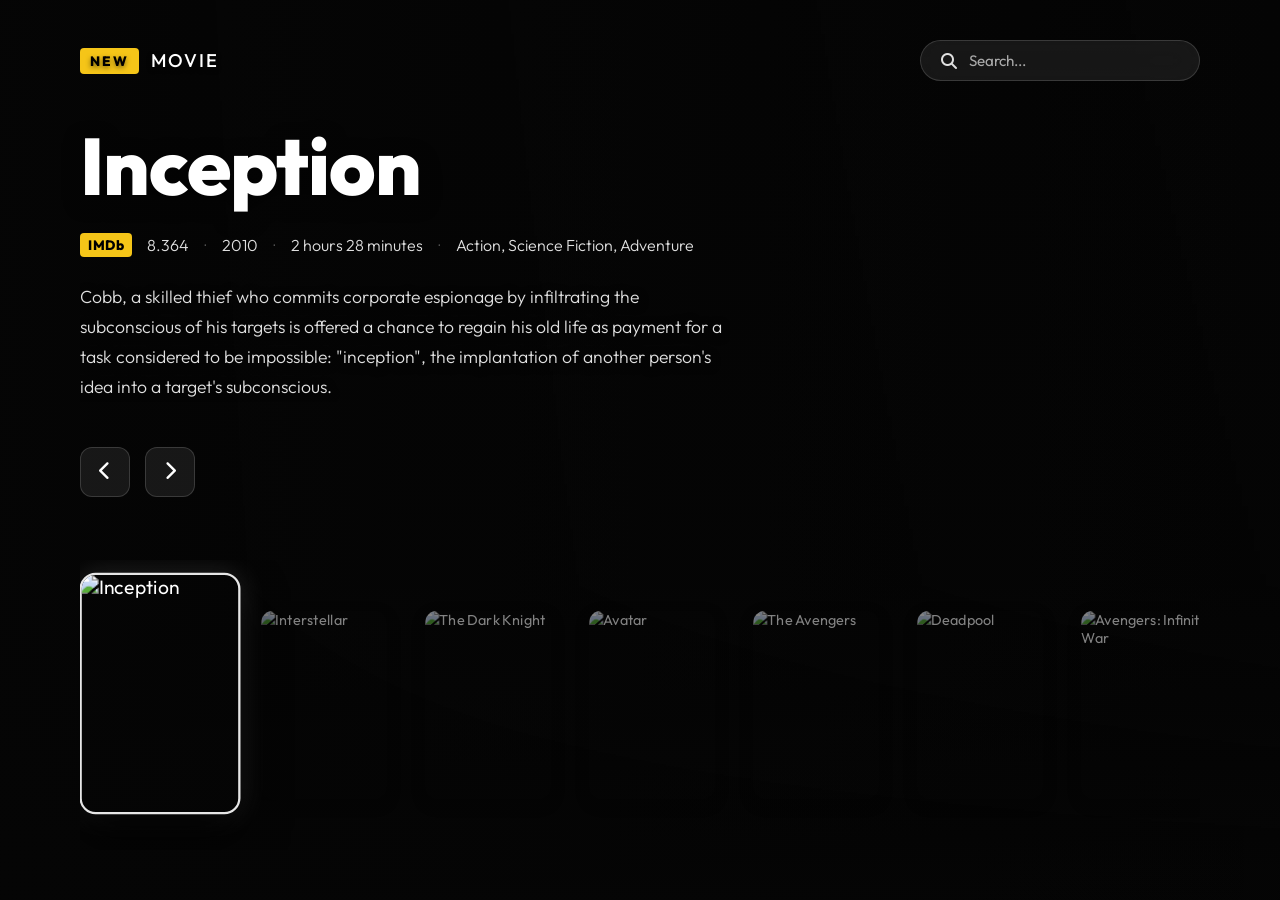
==== index.html @ edae230a "Initial commit" ====
<!DOCTYPE html>
<html lang="en">
<head>
    <meta charset="UTF-8">
    <meta name="viewport" content="width=device-width, initial-scale=1.0">
    <title>StreamVault - New Movies</title>
    <!-- Modern Typography: Outfit as main font -->
    <link rel="preconnect" href="https://fonts.googleapis.com">
    <link rel="preconnect" href="https://fonts.gstatic.com" crossorigin>
    <link href="https://fonts.googleapis.com/css2?family=Outfit:wght@300;400;500;700;800&display=swap" rel="stylesheet">
    <!-- FontAwesome for standard icons -->
    <link rel="stylesheet" href="https://cdnjs.cloudflare.com/ajax/libs/font-awesome/6.4.0/css/all.min.css">
    <link rel="stylesheet" href="style.css">
</head>
<body>
    <!-- Full-screen Background that changes per movie -->
    <div class="background-container" id="bg-container">
        <div class="overlay"></div>
    </div>

    <div class="app-container">
        <!-- Top Navigation / Header -->
        <header>
            <div class="logo">
                <span class="badge">NEW</span>
                <span class="logo-text">MOVIE</span>
            </div>
            <div class="search-bar">
                <i class="fa-solid fa-magnifying-glass"></i>
                <input type="text" placeholder="Search...">
            </div>
        </header>

        <!-- Main Movie Content (Center Left) -->
        <main>
            <div class="movie-info" id="movie-info">
                <h1 id="m-title" class="skeleton skeleton-text"></h1>
                
                <div class="meta-data">
                    <span class="imdb">IMDb</span>
                    <span id="m-rating" class="skeleton skeleton-text skeleton-small"></span>
                    <span class="dot">•</span>
                    <span id="m-year" class="skeleton skeleton-text skeleton-small"></span>
                    <span class="dot">•</span>
                    <span id="m-duration" class="skeleton skeleton-text skeleton-small"></span>
                    <span class="dot">•</span>
                    <span id="m-genre" class="skeleton skeleton-text skeleton-small"></span>
                </div>
                
                <p id="m-desc" class="description skeleton skeleton-text skeleton-large"></p>
                
                <div class="actions">
                    <button class="nav-btn" id="prev-btn" aria-label="Previous movie">
                        <i class="fa-solid fa-chevron-left"></i>
                    </button>
                    <button class="nav-btn" id="next-btn" aria-label="Next movie">
                        <i class="fa-solid fa-chevron-right"></i>
                    </button>
                </div>
            </div>
        </main>

        <!-- Bottom Carousel of Movie Posters -->
        <footer>
            <div class="carousel" id="carousel">
                <!-- Javascript will populate poster items here -->
            </div>
        </footer>
    </div>

    <script src="script.js"></script>
</body>
</html>
---- style.css ----
:root {
    --primary-yellow: #f5c518;
    --text-main: #ffffff;
    --text-muted: #e0e0e0;
    --overlay-color: rgba(0, 0, 0, 0.75);
    --font-main: 'Outfit', sans-serif;
    --transition-speed: 0.4s;
    --glass-bg: rgba(255, 255, 255, 0.08);
    --glass-border: rgba(255, 255, 255, 0.15);
}

* {
    margin: 0;
    padding: 0;
    box-sizing: border-box;
}

body {
    font-family: var(--font-main);
    color: var(--text-main);
    background-color: #050505;
    overflow-x: hidden;
    min-height: 100vh;
    user-select: none;
}

/* Background image handling */
.background-container {
    position: fixed;
    top: 0;
    left: 0;
    width: 100vw;
    height: 100vh;
    z-index: -1;
    transition: filter 0.8s;
}

.background-container::before,
.background-container::after {
    content: '';
    position: absolute;
    top: 0;
    width: 50vw;
    height: 100vh;
    background-image: var(--bg-image);
    background-size: cover;
    background-position: left center;
    transition: background-image 0.8s ease-in-out;
    z-index: -1;
}

.background-container::before {
    left: 0;
}

.background-container::after {
    right: 0;
    transform: scaleX(-1);
}

.overlay {
    position: absolute;
    top: 0;
    left: 0;
    width: 100%;
    height: 100%;
    z-index: 1;
    /* Rich radial + linear gradient combo for high-end look */
    background: linear-gradient(
        to right,
        rgba(5, 5, 5, 0.95) 0%,
        rgba(5, 5, 5, 0.6) 40%,
        rgba(0,0,0,0.1) 100%
    ),
    linear-gradient(
        to top,
        rgba(5, 5, 5, 0.98) 0%,
        rgba(5, 5, 5, 0.1) 35%,
        transparent 100%
    );
    pointer-events: none;
}

/* App Container Layout */
.app-container {
    display: flex;
    flex-direction: column;
    min-height: 100vh;
    padding: 2.5rem 5rem;
    position: relative;
    z-index: 1;
}

/* Header */
header {
    display: flex;
    justify-content: space-between;
    align-items: center;
    margin-bottom: auto;
}

.logo {
    display: flex;
    align-items: center;
    gap: 12px;
    font-size: 1.15rem;
    font-weight: 500;
    letter-spacing: 2px;
    text-shadow: 0 2px 5px rgba(0,0,0,0.5);
}

.badge {
    background-color: var(--primary-yellow);
    color: #000;
    padding: 4px 10px;
    border-radius: 4px;
    font-weight: 800;
    font-size: 0.85rem;
}

.search-bar {
    display: flex;
    align-items: center;
    background: var(--glass-bg);
    backdrop-filter: blur(15px);
    -webkit-backdrop-filter: blur(15px);
    border: 1px solid var(--glass-border);
    border-radius: 50px; /* pill shape */
    padding: 10px 20px;
    width: 280px;
    transition: all 0.3s cubic-bezier(0.25, 0.8, 0.25, 1);
}

.search-bar:focus-within {
    background: rgba(255, 255, 255, 0.15);
    border-color: rgba(255,255,255,0.4);
    box-shadow: 0 0 20px rgba(255,255,255,0.1);
    transform: translateY(-2px);
}

.search-bar i {
    color: var(--text-muted);
    font-size: 1rem;
    margin-right: 12px;
    transition: color 0.3s;
}

.search-bar:focus-within i {
    color: white;
}

.search-bar input {
    background: transparent;
    border: none;
    color: white;
    font-family: inherit;
    font-size: 0.95rem;
    width: 100%;
    outline: none;
}

.search-bar input::placeholder {
    color: #aaaaaa;
}

/* Main Content Area */
main {
    flex: 1;
    display: flex;
    flex-direction: column;
    justify-content: center;
    max-width: 650px;
    padding-bottom: 20px;
}

.movie-info h1 {
    font-size: 5rem;
    font-weight: 800;
    line-height: 1.05;
    margin-bottom: 25px;
    text-shadow: 0 5px 20px rgba(0,0,0,0.6);
    letter-spacing: -1px;
}

.meta-data {
    display: flex;
    align-items: center;
    gap: 15px;
    font-size: 1rem;
    color: var(--text-muted);
    margin-bottom: 25px;
    font-weight: 300;
}

.imdb {
    background-color: var(--primary-yellow);
    color: #000;
    font-weight: 800;
    padding: 3px 8px;
    border-radius: 4px;
    font-size: 0.85rem;
    letter-spacing: 0.5px;
}

.dot {
    font-size: 0.5rem;
    opacity: 0.5;
}

.description {
    font-size: 1.1rem;
    line-height: 1.7;
    font-weight: 300;
    color: var(--text-muted);
    margin-bottom: 45px;
    text-shadow: 0 2px 10px rgba(0,0,0,0.8);
    display: -webkit-box;
    -webkit-line-clamp: 4;
    line-clamp: 4;
    -webkit-box-orient: vertical;
    overflow: hidden;
}

/* Navigation Buttons */
.actions {
    display: flex;
    gap: 15px;
}

.nav-btn {
    background: var(--glass-bg);
    border: 1px solid var(--glass-border);
    color: white;
    width: 50px;
    height: 50px;
    border-radius: 12px;
    cursor: pointer;
    display: flex;
    justify-content: center;
    align-items: center;
    font-size: 1.2rem;
    transition: all 0.25s cubic-bezier(0.25, 0.8, 0.25, 1);
    backdrop-filter: blur(10px);
    -webkit-backdrop-filter: blur(10px);
}

.nav-btn:hover {
    background: rgba(255,255,255,0.15);
    border-color: rgba(255,255,255,0.4);
    transform: translateY(-3px);
    box-shadow: 0 10px 20px rgba(0,0,0,0.3);
}

.nav-btn:active {
    transform: translateY(1px);
}

/* Footer & Carousel */
footer {
    padding-bottom: 10px;
    margin-bottom: 0;
}

.carousel {
    display: flex;
    gap: 24px;
    overflow-x: auto;
    padding: 40px 10px; /* Increased vertical padding to prevent clipping of scaled cards */
    /* Hide scrollbar */
    scrollbar-width: none;
    -ms-overflow-style: none;
    align-items: center;
}

.carousel::-webkit-scrollbar {
    display: none;
}

.poster-card {
    min-width: 140px;
    height: 210px;
    border-radius: 14px;
    overflow: hidden;
    cursor: pointer;
    position: relative;
    box-shadow: 0 5px 15px rgba(0,0,0,0.5);
    opacity: 0.5;
    transform: scale(0.9);
    transition: all 0.4s cubic-bezier(0.175, 0.885, 0.32, 1.275);
}

.poster-card img {
    width: 100%;
    height: 100%;
    object-fit: cover;
    transition: transform 0.6s ease;
}

.poster-card:hover {
    opacity: 0.85;
    transform: scale(0.95) translateY(-5px);
    box-shadow: 0 15px 25px rgba(0,0,0,0.6);
}

/* The active state makes the card enlarge significantly */
.poster-card.active {
    opacity: 1;
    transform: scale(1.15) translateY(-10px);
    border: 2px solid rgba(255,255,255,0.9);
    box-shadow: 0 20px 40px rgba(0,0,0,0.9), 0 0 25px rgba(255, 255, 255, 0.15);
    z-index: 10;
}

.poster-card.active img {
    transform: scale(1.05); /* Slight internal zoom for dynamic feel */
}

/* Animations applied on movie change */
.fade-in-up {
    animation: fadeInUp 0.6s cubic-bezier(0.175, 0.885, 0.32, 1.275) forwards;
}

@keyframes fadeInUp {
    from {
        opacity: 0;
        transform: translateY(30px) scale(0.98);
        filter: blur(5px);
    }
    to {
        opacity: 1;
        transform: translateY(0) scale(1);
        filter: blur(0);
    }
}

/* Delay staggered animations */
#m-title { animation-delay: 0.1s; }
.meta-data { animation-delay: 0.2s; }
#m-desc { animation-delay: 0.3s; }
.actions { animation-delay: 0.4s; }

/* Skeleton loaders */
.skeleton {
    background: linear-gradient(90deg, rgba(255,255,255,0.05) 25%, rgba(255,255,255,0.15) 50%, rgba(255,255,255,0.05) 75%);
    background-size: 200% 100%;
    animation: loading 1.5s infinite linear;
    border-radius: 6px;
    color: transparent !important; 
}

@keyframes loading {
    to { background-position-x: -200%; }
}

.skeleton-text {
    height: 1.2em;
    margin-bottom: 0.5em;
    display: inline-block;
    width: 100%;
}
.skeleton-small { width: 60px; }
.skeleton-large { height: 4.5em; }

/* Responsive Design */
@media screen and (max-width: 1024px) {
    .app-container {
        padding: 2rem 3rem;
    }
    .movie-info h1 {
        font-size: 4rem;
    }
}

@media screen and (max-width: 768px) {
    .background-container::before {
        width: 100vw;
        background-position: center center;
    }
    .background-container::after {
        display: none;
    }
    
    .app-container {
        padding: 1.5rem 2rem;
    }
    header {
        flex-direction: column;
        align-items: flex-start;
        gap: 15px;
    }
    .search-bar {
        width: 100%;
        max-width: 400px;
    }
    main {
        margin-top: 30px;
        margin-bottom: 30px;
    }
    .movie-info h1 {
        font-size: 3rem;
    }
    .meta-data {
        flex-wrap: wrap;
    }
    .description {
        display: block;
        -webkit-line-clamp: unset;
        line-clamp: unset;
    }
}

@media screen and (max-width: 480px) {
    .app-container {
        padding: 1rem 1rem;
    }
    .movie-info h1 {
        font-size: 2.5rem;
        line-height: 1.1;
    }
    .carousel {
        padding: 30px 10px;
        gap: 15px;
    }
    .poster-card {
        min-width: 110px;
        height: 165px;
    }
    .nav-btn {
        width: 40px;
        height: 40px;
        font-size: 1rem;
    }
}
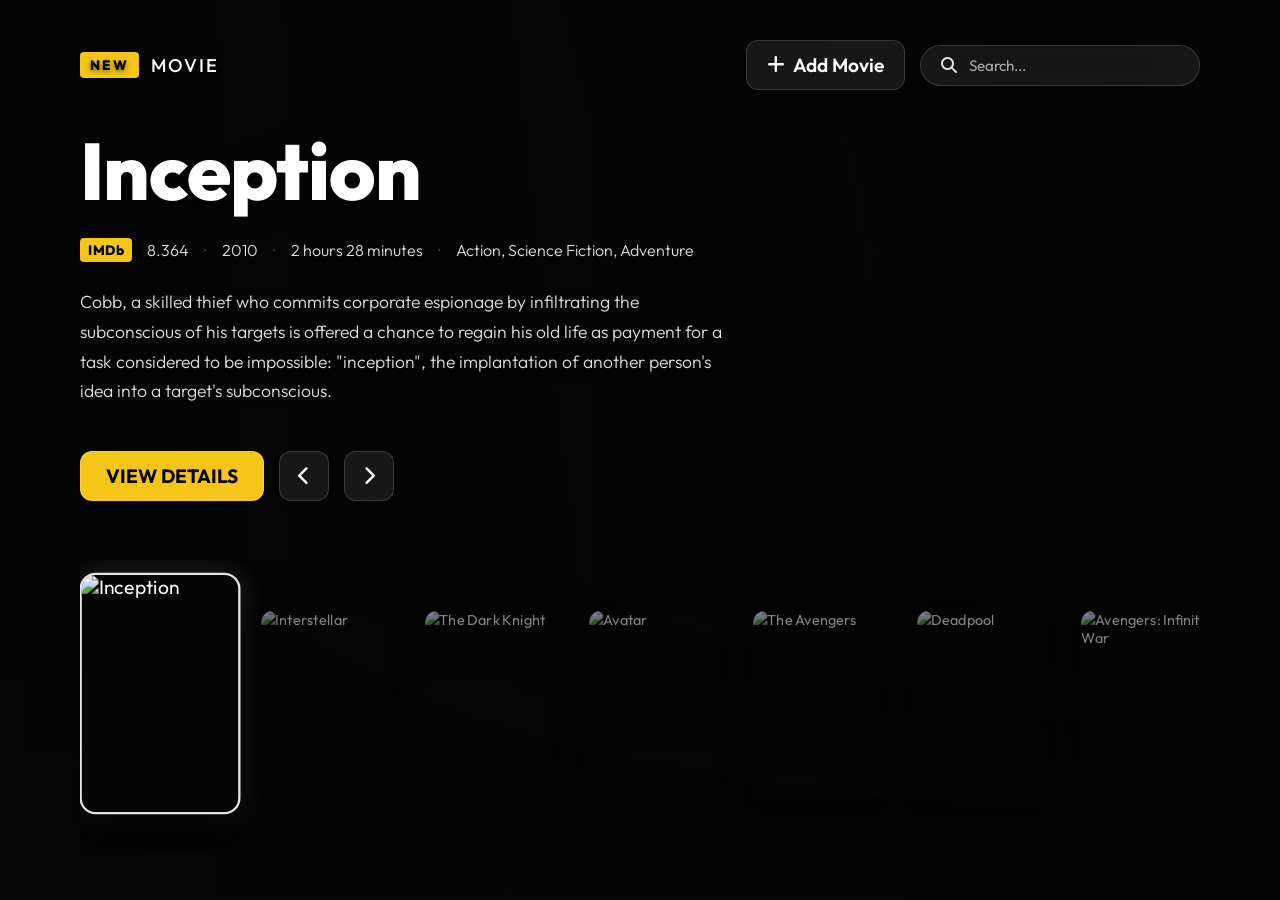
==== commit ecb5945f: "V2" ====
--- a/index.html
+++ b/index.html
@@ -1,73 +1,102 @@
-<!DOCTYPE html>
+<!doctype html>
 <html lang="en">
-<head>
-    <meta charset="UTF-8">
-    <meta name="viewport" content="width=device-width, initial-scale=1.0">
+  <head>
+    <meta charset="UTF-8" />
+    <meta name="viewport" content="width=device-width, initial-scale=1.0" />
     <title>StreamVault - New Movies</title>
     <!-- Modern Typography: Outfit as main font -->
-    <link rel="preconnect" href="https://fonts.googleapis.com">
-    <link rel="preconnect" href="https://fonts.gstatic.com" crossorigin>
-    <link href="https://fonts.googleapis.com/css2?family=Outfit:wght@300;400;500;700;800&display=swap" rel="stylesheet">
+    <link rel="preconnect" href="https://fonts.googleapis.com" />
+    <link rel="preconnect" href="https://fonts.gstatic.com" crossorigin />
+    <link
+      href="https://fonts.googleapis.com/css2?family=Outfit:wght@300;400;500;700;800&display=swap"
+      rel="stylesheet"
+    />
     <!-- FontAwesome for standard icons -->
-    <link rel="stylesheet" href="https://cdnjs.cloudflare.com/ajax/libs/font-awesome/6.4.0/css/all.min.css">
-    <link rel="stylesheet" href="style.css">
-</head>
-<body>
+    <link
+      rel="stylesheet"
+      href="https://cdnjs.cloudflare.com/ajax/libs/font-awesome/6.4.0/css/all.min.css"
+    />
+    <link rel="stylesheet" href="style.css" />
+  </head>
+  <body>
     <!-- Full-screen Background that changes per movie -->
     <div class="background-container" id="bg-container">
-        <div class="overlay"></div>
+      <div class="overlay"></div>
     </div>
 
     <div class="app-container">
-        <!-- Top Navigation / Header -->
-        <header>
-            <div class="logo">
-                <span class="badge">NEW</span>
-                <span class="logo-text">MOVIE</span>
-            </div>
-            <div class="search-bar">
-                <i class="fa-solid fa-magnifying-glass"></i>
-                <input type="text" placeholder="Search...">
-            </div>
-        </header>
+      <!-- Top Navigation / Header -->
+      <header>
+        <div class="logo">
+          <span class="badge">NEW</span>
+          <span class="logo-text">MOVIE</span>
+        </div>
+        <div class="header-actions" style="display: flex; gap: 15px; align-items: center;">
+          <a href="add.html" class="nav-btn" id="add-movie-btn" style="width: auto; padding: 0 20px; font-weight: 600; text-decoration: none; color: white;">
+            <i class="fa-solid fa-plus" style="margin-right: 8px;"></i> Add Movie
+          </a>
+          <div class="search-bar">
+            <i class="fa-solid fa-magnifying-glass"></i>
+            <input type="text" placeholder="Search..." />
+          </div>
+        </div>
+      </header>
 
-        <!-- Main Movie Content (Center Left) -->
-        <main>
-            <div class="movie-info" id="movie-info">
-                <h1 id="m-title" class="skeleton skeleton-text"></h1>
-                
-                <div class="meta-data">
-                    <span class="imdb">IMDb</span>
-                    <span id="m-rating" class="skeleton skeleton-text skeleton-small"></span>
-                    <span class="dot">•</span>
-                    <span id="m-year" class="skeleton skeleton-text skeleton-small"></span>
-                    <span class="dot">•</span>
-                    <span id="m-duration" class="skeleton skeleton-text skeleton-small"></span>
-                    <span class="dot">•</span>
-                    <span id="m-genre" class="skeleton skeleton-text skeleton-small"></span>
-                </div>
-                
-                <p id="m-desc" class="description skeleton skeleton-text skeleton-large"></p>
-                
-                <div class="actions">
-                    <button class="nav-btn" id="prev-btn" aria-label="Previous movie">
-                        <i class="fa-solid fa-chevron-left"></i>
-                    </button>
-                    <button class="nav-btn" id="next-btn" aria-label="Next movie">
-                        <i class="fa-solid fa-chevron-right"></i>
-                    </button>
-                </div>
-            </div>
-        </main>
+      <!-- Main Movie Content (Center Left) -->
+      <main>
+        <div class="movie-info" id="movie-info">
+          <h1 id="m-title" class="skeleton skeleton-text"></h1>
 
-        <!-- Bottom Carousel of Movie Posters -->
-        <footer>
-            <div class="carousel" id="carousel">
-                <!-- Javascript will populate poster items here -->
-            </div>
-        </footer>
+          <div class="meta-data">
+            <span class="imdb">IMDb</span>
+            <span
+              id="m-rating"
+              class="skeleton skeleton-text skeleton-small"
+            ></span>
+            <span class="dot">•</span>
+            <span
+              id="m-year"
+              class="skeleton skeleton-text skeleton-small"
+            ></span>
+            <span class="dot">•</span>
+            <span
+              id="m-duration"
+              class="skeleton skeleton-text skeleton-small"
+            ></span>
+            <span class="dot">•</span>
+            <span
+              id="m-genre"
+              class="skeleton skeleton-text skeleton-small"
+            ></span>
+          </div>
+
+          <p
+            id="m-desc"
+            class="description skeleton skeleton-text skeleton-large"
+          ></p>
+
+          <div class="actions">
+            <a href="#" class="nav-btn" id="details-btn" aria-label="View Details" style="width: auto; padding: 0 25px; background: var(--primary-yellow); color: #000; font-weight: 700; text-decoration: none;">
+              VIEW DETAILS
+            </a>
+            <button class="nav-btn" id="prev-btn" aria-label="Previous movie">
+              <i class="fa-solid fa-chevron-left"></i>
+            </button>
+            <button class="nav-btn" id="next-btn" aria-label="Next movie">
+              <i class="fa-solid fa-chevron-right"></i>
+            </button>
+          </div>
+        </div>
+      </main>
+
+      <!-- Bottom Carousel of Movie Posters -->
+      <footer>
+        <div class="carousel" id="carousel">
+          <!-- Javascript will populate poster items here -->
+        </div>
+      </footer>
     </div>
 
     <script src="script.js"></script>
-</body>
+  </body>
 </html>
--- a/style.css
+++ b/style.css
@@ -1,433 +1,455 @@
 :root {
-    --primary-yellow: #f5c518;
-    --text-main: #ffffff;
-    --text-muted: #e0e0e0;
-    --overlay-color: rgba(0, 0, 0, 0.75);
-    --font-main: 'Outfit', sans-serif;
-    --transition-speed: 0.4s;
-    --glass-bg: rgba(255, 255, 255, 0.08);
-    --glass-border: rgba(255, 255, 255, 0.15);
+  --primary-yellow: #f5c518;
+  --text-main: #ffffff;
+  --text-muted: #e0e0e0;
+  --overlay-color: rgba(0, 0, 0, 0.75);
+  --font-main: "Outfit", sans-serif;
+  --transition-speed: 0.4s;
+  --glass-bg: rgba(255, 255, 255, 0.08);
+  --glass-border: rgba(255, 255, 255, 0.15);
 }
 
 * {
-    margin: 0;
-    padding: 0;
-    box-sizing: border-box;
+  margin: 0;
+  padding: 0;
+  box-sizing: border-box;
 }
 
 body {
-    font-family: var(--font-main);
-    color: var(--text-main);
-    background-color: #050505;
-    overflow-x: hidden;
-    min-height: 100vh;
-    user-select: none;
+  font-family: var(--font-main);
+  color: var(--text-main);
+  background-color: #050505;
+  overflow-x: hidden;
+  min-height: 100vh;
+  user-select: none;
 }
 
 /* Background image handling */
 .background-container {
-    position: fixed;
-    top: 0;
-    left: 0;
-    width: 100vw;
-    height: 100vh;
-    z-index: -1;
-    transition: filter 0.8s;
+  position: fixed;
+  top: 0;
+  left: 0;
+  width: 100vw;
+  height: 100vh;
+  z-index: -1;
+  transition: filter 0.8s;
 }
 
 .background-container::before,
 .background-container::after {
-    content: '';
-    position: absolute;
-    top: 0;
-    width: 50vw;
-    height: 100vh;
-    background-image: var(--bg-image);
-    background-size: cover;
-    background-position: left center;
-    transition: background-image 0.8s ease-in-out;
-    z-index: -1;
+  content: "";
+  position: absolute;
+  top: 0;
+  width: 50vw;
+  height: 100vh;
+  background-image: var(--bg-image);
+  background-size: cover;
+  background-position: left center;
+  transition: background-image 0.8s ease-in-out;
+  z-index: -1;
 }
 
 .background-container::before {
-    left: 0;
+  left: 0;
 }
 
 .background-container::after {
-    right: 0;
-    transform: scaleX(-1);
+  right: 0;
+  transform: scaleX(-1);
 }
 
 .overlay {
-    position: absolute;
-    top: 0;
-    left: 0;
-    width: 100%;
-    height: 100%;
-    z-index: 1;
-    /* Rich radial + linear gradient combo for high-end look */
-    background: linear-gradient(
-        to right,
-        rgba(5, 5, 5, 0.95) 0%,
-        rgba(5, 5, 5, 0.6) 40%,
-        rgba(0,0,0,0.1) 100%
+  position: absolute;
+  top: 0;
+  left: 0;
+  width: 100%;
+  height: 100%;
+  z-index: 1;
+  /* Rich radial + linear gradient combo for high-end look */
+  background:
+    linear-gradient(
+      to right,
+      rgba(5, 5, 5, 0.95) 0%,
+      rgba(5, 5, 5, 0.6) 40%,
+      rgba(0, 0, 0, 0.1) 100%
     ),
     linear-gradient(
-        to top,
-        rgba(5, 5, 5, 0.98) 0%,
-        rgba(5, 5, 5, 0.1) 35%,
-        transparent 100%
+      to top,
+      rgba(5, 5, 5, 0.98) 0%,
+      rgba(5, 5, 5, 0.1) 35%,
+      transparent 100%
     );
-    pointer-events: none;
+  pointer-events: none;
 }
 
 /* App Container Layout */
 .app-container {
-    display: flex;
-    flex-direction: column;
-    min-height: 100vh;
-    padding: 2.5rem 5rem;
-    position: relative;
-    z-index: 1;
+  display: flex;
+  flex-direction: column;
+  min-height: 100vh;
+  padding: 2.5rem 5rem;
+  position: relative;
+  z-index: 1;
 }
 
 /* Header */
 header {
-    display: flex;
-    justify-content: space-between;
-    align-items: center;
-    margin-bottom: auto;
+  display: flex;
+  justify-content: space-between;
+  align-items: center;
+  margin-bottom: auto;
 }
 
 .logo {
-    display: flex;
-    align-items: center;
-    gap: 12px;
-    font-size: 1.15rem;
-    font-weight: 500;
-    letter-spacing: 2px;
-    text-shadow: 0 2px 5px rgba(0,0,0,0.5);
+  display: flex;
+  align-items: center;
+  gap: 12px;
+  font-size: 1.15rem;
+  font-weight: 500;
+  letter-spacing: 2px;
+  text-shadow: 0 2px 5px rgba(0, 0, 0, 0.5);
 }
 
 .badge {
-    background-color: var(--primary-yellow);
-    color: #000;
-    padding: 4px 10px;
-    border-radius: 4px;
-    font-weight: 800;
-    font-size: 0.85rem;
+  background-color: var(--primary-yellow);
+  color: #000;
+  padding: 4px 10px;
+  border-radius: 4px;
+  font-weight: 800;
+  font-size: 0.85rem;
 }
 
 .search-bar {
-    display: flex;
-    align-items: center;
-    background: var(--glass-bg);
-    backdrop-filter: blur(15px);
-    -webkit-backdrop-filter: blur(15px);
-    border: 1px solid var(--glass-border);
-    border-radius: 50px; /* pill shape */
-    padding: 10px 20px;
-    width: 280px;
-    transition: all 0.3s cubic-bezier(0.25, 0.8, 0.25, 1);
+  display: flex;
+  align-items: center;
+  background: var(--glass-bg);
+  backdrop-filter: blur(15px);
+  -webkit-backdrop-filter: blur(15px);
+  border: 1px solid var(--glass-border);
+  border-radius: 50px; /* pill shape */
+  padding: 10px 20px;
+  width: 280px;
+  transition: all 0.3s cubic-bezier(0.25, 0.8, 0.25, 1);
 }
 
 .search-bar:focus-within {
-    background: rgba(255, 255, 255, 0.15);
-    border-color: rgba(255,255,255,0.4);
-    box-shadow: 0 0 20px rgba(255,255,255,0.1);
-    transform: translateY(-2px);
+  background: rgba(255, 255, 255, 0.15);
+  border-color: rgba(255, 255, 255, 0.4);
+  box-shadow: 0 0 20px rgba(255, 255, 255, 0.1);
+  transform: translateY(-2px);
 }
 
 .search-bar i {
-    color: var(--text-muted);
-    font-size: 1rem;
-    margin-right: 12px;
-    transition: color 0.3s;
+  color: var(--text-muted);
+  font-size: 1rem;
+  margin-right: 12px;
+  transition: color 0.3s;
 }
 
 .search-bar:focus-within i {
-    color: white;
+  color: white;
 }
 
 .search-bar input {
-    background: transparent;
-    border: none;
-    color: white;
-    font-family: inherit;
-    font-size: 0.95rem;
-    width: 100%;
-    outline: none;
+  background: transparent;
+  border: none;
+  color: white;
+  font-family: inherit;
+  font-size: 0.95rem;
+  width: 100%;
+  outline: none;
 }
 
 .search-bar input::placeholder {
-    color: #aaaaaa;
+  color: #aaaaaa;
 }
 
 /* Main Content Area */
 main {
-    flex: 1;
-    display: flex;
-    flex-direction: column;
-    justify-content: center;
-    max-width: 650px;
-    padding-bottom: 20px;
+  flex: 1;
+  display: flex;
+  flex-direction: column;
+  justify-content: center;
+  max-width: 650px;
+  padding-bottom: 20px;
 }
 
 .movie-info h1 {
-    font-size: 5rem;
-    font-weight: 800;
-    line-height: 1.05;
-    margin-bottom: 25px;
-    text-shadow: 0 5px 20px rgba(0,0,0,0.6);
-    letter-spacing: -1px;
+  font-size: 5rem;
+  font-weight: 800;
+  line-height: 1.05;
+  margin-bottom: 25px;
+  text-shadow: 0 5px 20px rgba(0, 0, 0, 0.6);
+  letter-spacing: -1px;
 }
 
 .meta-data {
-    display: flex;
-    align-items: center;
-    gap: 15px;
-    font-size: 1rem;
-    color: var(--text-muted);
-    margin-bottom: 25px;
-    font-weight: 300;
+  display: flex;
+  align-items: center;
+  gap: 15px;
+  font-size: 1rem;
+  color: var(--text-muted);
+  margin-bottom: 25px;
+  font-weight: 300;
 }
 
 .imdb {
-    background-color: var(--primary-yellow);
-    color: #000;
-    font-weight: 800;
-    padding: 3px 8px;
-    border-radius: 4px;
-    font-size: 0.85rem;
-    letter-spacing: 0.5px;
+  background-color: var(--primary-yellow);
+  color: #000;
+  font-weight: 800;
+  padding: 3px 8px;
+  border-radius: 4px;
+  font-size: 0.85rem;
+  letter-spacing: 0.5px;
 }
 
 .dot {
-    font-size: 0.5rem;
-    opacity: 0.5;
+  font-size: 0.5rem;
+  opacity: 0.5;
 }
 
 .description {
-    font-size: 1.1rem;
-    line-height: 1.7;
-    font-weight: 300;
-    color: var(--text-muted);
-    margin-bottom: 45px;
-    text-shadow: 0 2px 10px rgba(0,0,0,0.8);
-    display: -webkit-box;
-    -webkit-line-clamp: 4;
-    line-clamp: 4;
-    -webkit-box-orient: vertical;
-    overflow: hidden;
+  font-size: 1.1rem;
+  line-height: 1.7;
+  font-weight: 300;
+  color: var(--text-muted);
+  margin-bottom: 45px;
+  text-shadow: 0 2px 10px rgba(0, 0, 0, 0.8);
+  display: -webkit-box;
+  -webkit-line-clamp: 4;
+  line-clamp: 4;
+  -webkit-box-orient: vertical;
+  overflow: hidden;
 }
 
 /* Navigation Buttons */
 .actions {
-    display: flex;
-    gap: 15px;
+  display: flex;
+  gap: 15px;
 }
 
 .nav-btn {
-    background: var(--glass-bg);
-    border: 1px solid var(--glass-border);
-    color: white;
-    width: 50px;
-    height: 50px;
-    border-radius: 12px;
-    cursor: pointer;
-    display: flex;
-    justify-content: center;
-    align-items: center;
-    font-size: 1.2rem;
-    transition: all 0.25s cubic-bezier(0.25, 0.8, 0.25, 1);
-    backdrop-filter: blur(10px);
-    -webkit-backdrop-filter: blur(10px);
+  background: var(--glass-bg);
+  border: 1px solid var(--glass-border);
+  color: white;
+  width: 50px;
+  height: 50px;
+  border-radius: 12px;
+  cursor: pointer;
+  display: flex;
+  justify-content: center;
+  align-items: center;
+  font-size: 1.2rem;
+  transition: all 0.25s cubic-bezier(0.25, 0.8, 0.25, 1);
+  backdrop-filter: blur(10px);
+  -webkit-backdrop-filter: blur(10px);
 }
 
 .nav-btn:hover {
-    background: rgba(255,255,255,0.15);
-    border-color: rgba(255,255,255,0.4);
-    transform: translateY(-3px);
-    box-shadow: 0 10px 20px rgba(0,0,0,0.3);
+  background: rgba(255, 255, 255, 0.15);
+  border-color: rgba(255, 255, 255, 0.4);
+  transform: translateY(-3px);
+  box-shadow: 0 10px 20px rgba(0, 0, 0, 0.3);
 }
 
 .nav-btn:active {
-    transform: translateY(1px);
+  transform: translateY(1px);
 }
 
 /* Footer & Carousel */
 footer {
-    padding-bottom: 10px;
-    margin-bottom: 0;
+  padding-bottom: 10px;
+  margin-bottom: 0;
 }
 
 .carousel {
-    display: flex;
-    gap: 24px;
-    overflow-x: auto;
-    padding: 40px 10px; /* Increased vertical padding to prevent clipping of scaled cards */
-    /* Hide scrollbar */
-    scrollbar-width: none;
-    -ms-overflow-style: none;
-    align-items: center;
+  display: flex;
+  gap: 24px;
+  overflow-x: auto;
+  padding: 40px 10px; /* Increased vertical padding to prevent clipping of scaled cards */
+  /* Hide scrollbar */
+  scrollbar-width: none;
+  -ms-overflow-style: none;
+  align-items: center;
 }
 
 .carousel::-webkit-scrollbar {
-    display: none;
+  display: none;
 }
 
 .poster-card {
-    min-width: 140px;
-    height: 210px;
-    border-radius: 14px;
-    overflow: hidden;
-    cursor: pointer;
-    position: relative;
-    box-shadow: 0 5px 15px rgba(0,0,0,0.5);
-    opacity: 0.5;
-    transform: scale(0.9);
-    transition: all 0.4s cubic-bezier(0.175, 0.885, 0.32, 1.275);
+  min-width: 140px;
+  height: 210px;
+  border-radius: 14px;
+  overflow: hidden;
+  cursor: pointer;
+  position: relative;
+  box-shadow: 0 5px 15px rgba(0, 0, 0, 0.5);
+  opacity: 0.5;
+  transform: scale(0.9);
+  transition: all 0.4s cubic-bezier(0.175, 0.885, 0.32, 1.275);
 }
 
 .poster-card img {
-    width: 100%;
-    height: 100%;
-    object-fit: cover;
-    transition: transform 0.6s ease;
+  width: 100%;
+  height: 100%;
+  object-fit: cover;
+  transition: transform 0.6s ease;
 }
 
 .poster-card:hover {
-    opacity: 0.85;
-    transform: scale(0.95) translateY(-5px);
-    box-shadow: 0 15px 25px rgba(0,0,0,0.6);
+  opacity: 0.85;
+  transform: scale(0.95) translateY(-5px);
+  box-shadow: 0 15px 25px rgba(0, 0, 0, 0.6);
 }
 
 /* The active state makes the card enlarge significantly */
 .poster-card.active {
-    opacity: 1;
-    transform: scale(1.15) translateY(-10px);
-    border: 2px solid rgba(255,255,255,0.9);
-    box-shadow: 0 20px 40px rgba(0,0,0,0.9), 0 0 25px rgba(255, 255, 255, 0.15);
-    z-index: 10;
+  opacity: 1;
+  transform: scale(1.15) translateY(-10px);
+  border: 2px solid rgba(255, 255, 255, 0.9);
+  box-shadow:
+    0 20px 40px rgba(0, 0, 0, 0.9),
+    0 0 25px rgba(255, 255, 255, 0.15);
+  z-index: 10;
 }
 
 .poster-card.active img {
-    transform: scale(1.05); /* Slight internal zoom for dynamic feel */
+  transform: scale(1.05); /* Slight internal zoom for dynamic feel */
 }
 
 /* Animations applied on movie change */
 .fade-in-up {
-    animation: fadeInUp 0.6s cubic-bezier(0.175, 0.885, 0.32, 1.275) forwards;
+  animation: fadeInUp 0.6s cubic-bezier(0.175, 0.885, 0.32, 1.275) forwards;
 }
 
 @keyframes fadeInUp {
-    from {
-        opacity: 0;
-        transform: translateY(30px) scale(0.98);
-        filter: blur(5px);
-    }
-    to {
-        opacity: 1;
-        transform: translateY(0) scale(1);
-        filter: blur(0);
-    }
+  from {
+    opacity: 0;
+    transform: translateY(30px) scale(0.98);
+    filter: blur(5px);
+  }
+  to {
+    opacity: 1;
+    transform: translateY(0) scale(1);
+    filter: blur(0);
+  }
 }
 
 /* Delay staggered animations */
-#m-title { animation-delay: 0.1s; }
-.meta-data { animation-delay: 0.2s; }
-#m-desc { animation-delay: 0.3s; }
-.actions { animation-delay: 0.4s; }
+#m-title {
+  animation-delay: 0.1s;
+}
+.meta-data {
+  animation-delay: 0.2s;
+}
+#m-desc {
+  animation-delay: 0.3s;
+}
+.actions {
+  animation-delay: 0.4s;
+}
 
 /* Skeleton loaders */
 .skeleton {
-    background: linear-gradient(90deg, rgba(255,255,255,0.05) 25%, rgba(255,255,255,0.15) 50%, rgba(255,255,255,0.05) 75%);
-    background-size: 200% 100%;
-    animation: loading 1.5s infinite linear;
-    border-radius: 6px;
-    color: transparent !important; 
+  background: linear-gradient(
+    90deg,
+    rgba(255, 255, 255, 0.05) 25%,
+    rgba(255, 255, 255, 0.15) 50%,
+    rgba(255, 255, 255, 0.05) 75%
+  );
+  background-size: 200% 100%;
+  animation: loading 1.5s infinite linear;
+  border-radius: 6px;
+  color: transparent !important;
 }
 
 @keyframes loading {
-    to { background-position-x: -200%; }
+  to {
+    background-position-x: -200%;
+  }
 }
 
 .skeleton-text {
-    height: 1.2em;
-    margin-bottom: 0.5em;
-    display: inline-block;
-    width: 100%;
-}
-.skeleton-small { width: 60px; }
-.skeleton-large { height: 4.5em; }
+  height: 1.2em;
+  margin-bottom: 0.5em;
+  display: inline-block;
+  width: 100%;
+}
+.skeleton-small {
+  width: 60px;
+}
+.skeleton-large {
+  height: 4.5em;
+}
 
 /* Responsive Design */
 @media screen and (max-width: 1024px) {
-    .app-container {
-        padding: 2rem 3rem;
-    }
-    .movie-info h1 {
-        font-size: 4rem;
-    }
+  .app-container {
+    padding: 2rem 3rem;
+  }
+  .movie-info h1 {
+    font-size: 4rem;
+  }
 }
 
 @media screen and (max-width: 768px) {
-    .background-container::before {
-        width: 100vw;
-        background-position: center center;
-    }
-    .background-container::after {
-        display: none;
-    }
-    
-    .app-container {
-        padding: 1.5rem 2rem;
-    }
-    header {
-        flex-direction: column;
-        align-items: flex-start;
-        gap: 15px;
-    }
-    .search-bar {
-        width: 100%;
-        max-width: 400px;
-    }
-    main {
-        margin-top: 30px;
-        margin-bottom: 30px;
-    }
-    .movie-info h1 {
-        font-size: 3rem;
-    }
-    .meta-data {
-        flex-wrap: wrap;
-    }
-    .description {
-        display: block;
-        -webkit-line-clamp: unset;
-        line-clamp: unset;
-    }
+  .background-container::before {
+    width: 100vw;
+    background-position: center center;
+  }
+  .background-container::after {
+    display: none;
+  }
+
+  .app-container {
+    padding: 1.5rem 2rem;
+  }
+  header {
+    flex-direction: column;
+    align-items: flex-start;
+    gap: 15px;
+  }
+  .search-bar {
+    width: 100%;
+    max-width: 400px;
+  }
+  main {
+    margin-top: 30px;
+    margin-bottom: 30px;
+  }
+  .movie-info h1 {
+    font-size: 3rem;
+  }
+  .meta-data {
+    flex-wrap: wrap;
+  }
+  .description {
+    display: block;
+    -webkit-line-clamp: unset;
+    line-clamp: unset;
+  }
 }
 
 @media screen and (max-width: 480px) {
-    .app-container {
-        padding: 1rem 1rem;
-    }
-    .movie-info h1 {
-        font-size: 2.5rem;
-        line-height: 1.1;
-    }
-    .carousel {
-        padding: 30px 10px;
-        gap: 15px;
-    }
-    .poster-card {
-        min-width: 110px;
-        height: 165px;
-    }
-    .nav-btn {
-        width: 40px;
-        height: 40px;
-        font-size: 1rem;
-    }
-}
+  .app-container {
+    padding: 1rem 1rem;
+  }
+  .movie-info h1 {
+    font-size: 2.5rem;
+    line-height: 1.1;
+  }
+  .carousel {
+    padding: 30px 10px;
+    gap: 15px;
+  }
+  .poster-card {
+    min-width: 110px;
+    height: 165px;
+  }
+  .nav-btn {
+    width: 40px;
+    height: 40px;
+    font-size: 1rem;
+  }
+}
